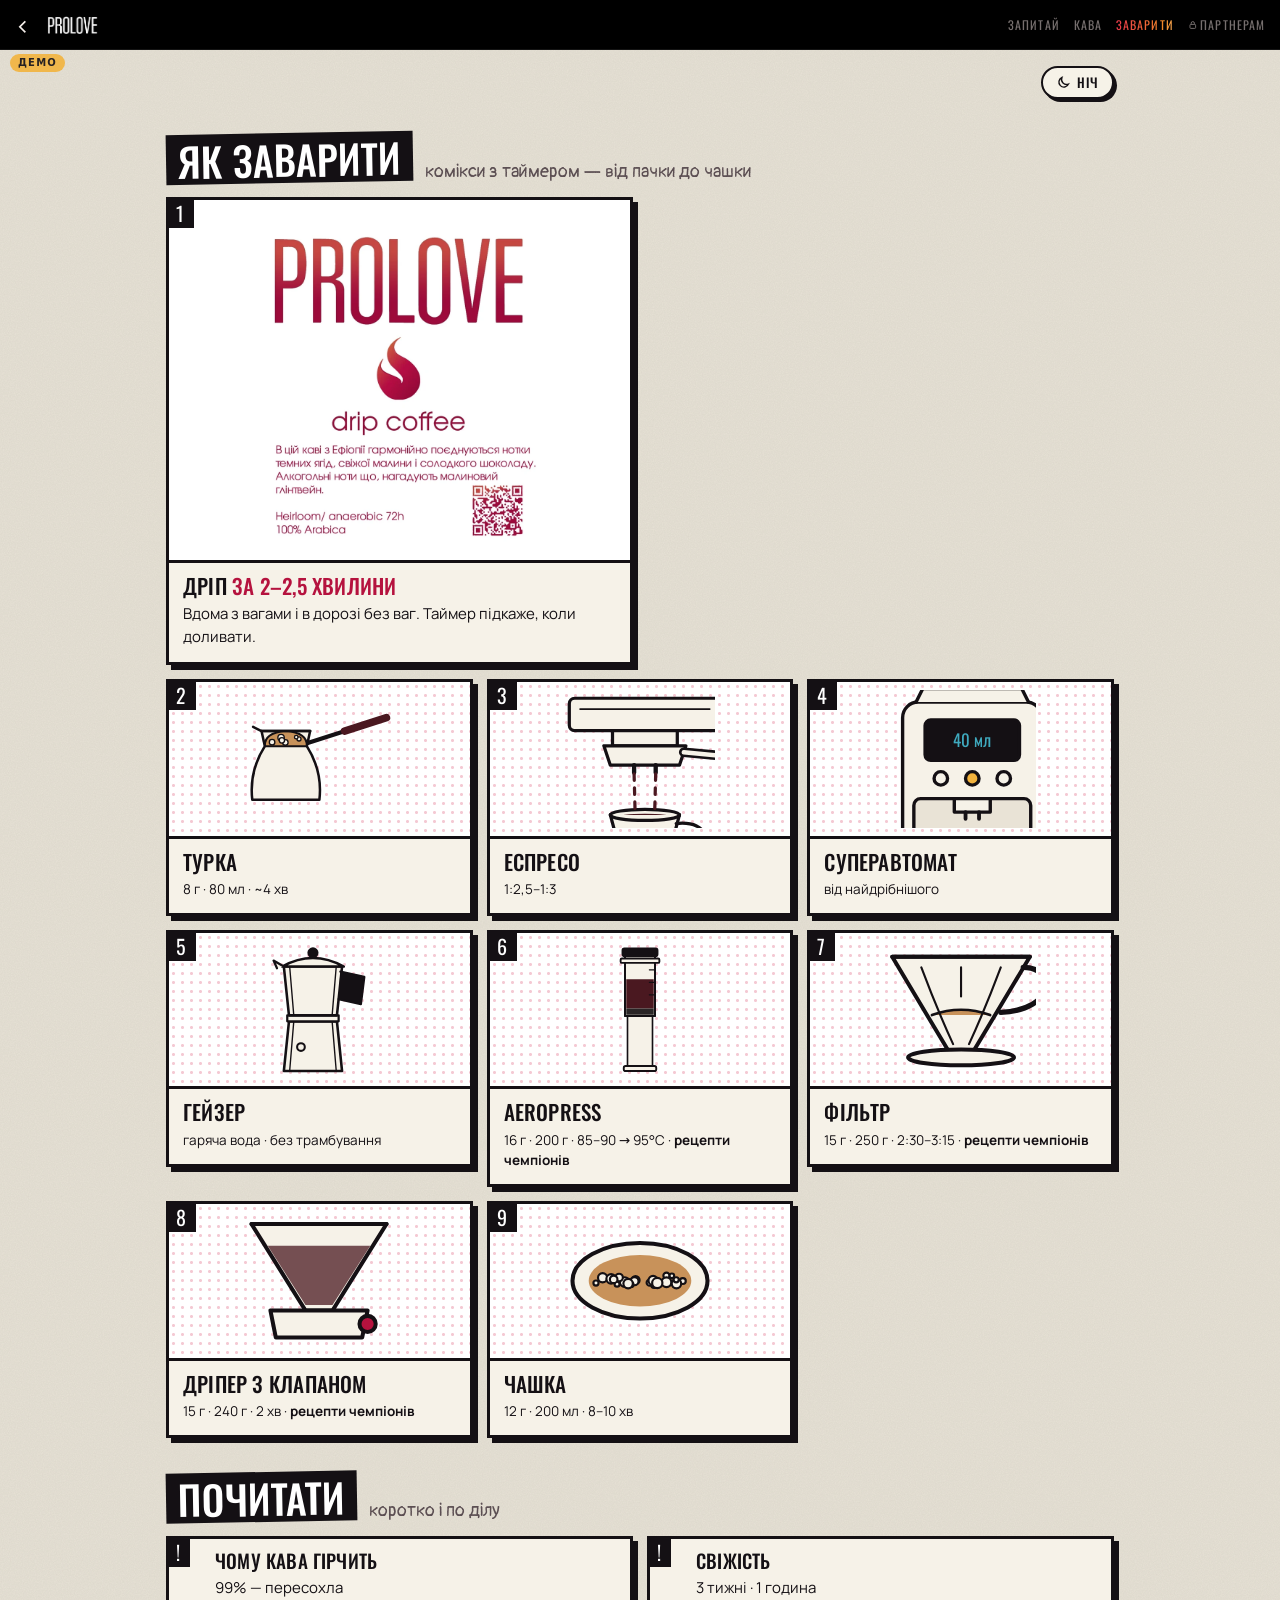
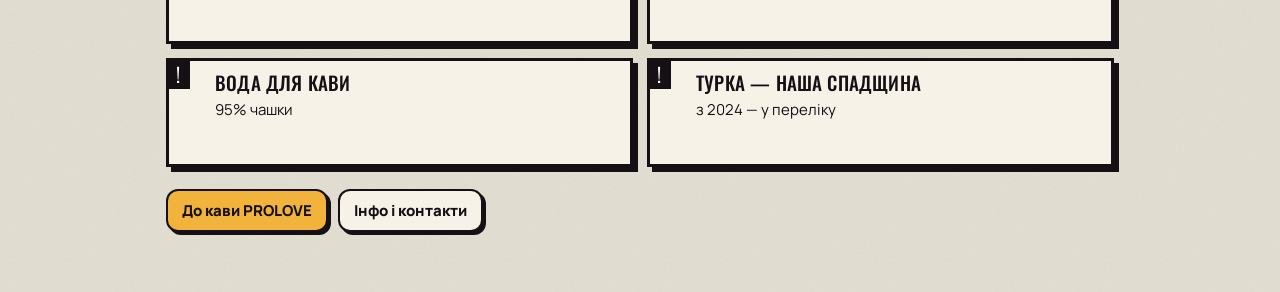
==== brew.html @ 5a9ba203 "Політика: розмови Матриці — коротко; !ростер — сигнал ростеру Co-Authored-By: Claude Opus 5.5 <norep" ====
<!doctype html>
<html lang="uk">
<head>
<meta charset="utf-8">
<meta name="viewport" content="width=device-width, initial-scale=1, viewport-fit=cover">
<meta name="theme-color" content="#E6E1D5">
<title>Як заварити — PROLOVE</title>
<meta name="description" content="Комікс-інструкції PROLOVE: дріп, турка, еспресо, гейзер, AeroPress, фільтр — з таймером і рецептами чемпіонів.">
<meta property="og:image" content="img/drip-xmas.webp">
<link rel="icon" href="img/favicon.png">
<link rel="stylesheet" href="base.css?v=mwikqude">
<link rel="stylesheet" href="nav.css?v=mwikqude">
<script src="track.js?v=mwikqude"></script>
<script src="nav.js?v=mwikqude"></script>

<script src="theme.js?v=mwikqude"></script>
<link rel="stylesheet" href="drip.css?v=mwikqude">
<style>
.hub{display:grid;grid-template-columns:repeat(2,minmax(0,1fr));gap:14px}
.hub a{text-decoration:none;color:var(--ink)}
.hub .pnl .art{display:flex;align-items:center;justify-content:center;overflow:hidden}
/* розмір фото задано явно — не залежить від підтримки aspect-ratio у старих iPhone */
/* етикетка дріпа цілком, без обрізання */
.hub .pnl .art{background:var(--card);aspect-ratio:auto;height:auto;padding:10px 0}
.hub .pnl img{display:block;width:auto;max-width:100%;height:auto;max-height:min(70vw,340px);margin:0 auto;object-fit:contain}
.hub>a,.hub>article{min-width:0;display:block}
.tipf{margin:0 0 28px}.mhint{background:var(--gold)}.mhint .btn{display:inline-block;text-decoration:none;margin-top:4px}.tipf .cap{padding-left:46px}
.hub.mhub{margin-top:14px;grid-template-columns:repeat(3,minmax(0,1fr))}.mhub .art{background:radial-gradient(var(--dot) 1.3px,transparent 1.6px) 0 0/9px 9px,var(--card)!important;padding:8px 0!important}.mhub .art{aspect-ratio:auto!important}.mhub .art svg{display:block;width:62%;max-width:150px;height:auto;aspect-ratio:12/11;margin:0 auto}.mhub .cap p{font-size:13.5px}
@media (max-width:720px){.hub.mhub{grid-template-columns:repeat(2,minmax(0,1fr))}}
.soon .art{min-height:min(56vw,300px);font-family:var(--head);font-size:clamp(30px,6vw,46px);text-transform:uppercase;color:var(--berry);text-align:center;line-height:1}
@media (max-width:720px){.hub{grid-template-columns:minmax(0,1fr)}}
</style>
</head>
<body>
<header class="nav">
  <div class="nav-wm"><a class="nav-back" href="index.html" data-back aria-label="Назад">‹</a><a href="info.html" aria-label="Про PROLOVE"><img src="img/wordmark.png" alt="PROLOVE"></a></div>
  <nav class="nav-tabs" aria-label="Розділи"><a href="index.html?w=ask">Запитай</a><a href="index.html">Кава</a><a href="brew.html" aria-current="page">Заварити</a><a href="partners.html" ><svg viewBox="0 0 24 24" aria-hidden="true"><rect x="5" y="11" width="14" height="10" rx="2"/><path d="M8 11V8a4 4 0 0 1 8 0v3"/></svg>Партнерам</a></nav>
</header>
<main class="comic">
  <div class="part"><h2>Як заварити</h2><p>комікси з таймером — від пачки до чашки</p></div>
  <section class="hub">
    <a href="drip.html"><article class="pnl"><span class="no">1</span><div class="art"><img src="img/drip-xmas-label.webp" alt="Дріп PROLOVE Raspberry Mulled Wine" width="786" height="936"></div>
      <div class="cap"><h3>Дріп <em>за 2–2,5 хвилини</em></h3><p>Вдома з вагами і в дорозі без ваг. Таймер підкаже, коли доливати.</p></div></article></a>
  </section>
  <section class="hub mhub" id="methods" aria-label="Способи заварювання"></section>
  <div class="part"><h2>Почитати</h2><p>коротко і по ділу</p></div>
  <section class="hub ahub" id="articles" aria-label="Статті"></section>
  <div class="next"><a class="btn" href="index.html">До кави PROLOVE</a><a class="btn ghost" href="info.html">Інфо і контакти</a></div>
</main>
<script type="module" src="demo-shim.js?v=mwikqude"></script>
<script type="module" src="brew.js?v=mwikqude"></script>
</body>
</html>
---- base.css ----
@font-face{font-family:'Oswald';font-style:normal;font-weight:400;font-display:swap;src:url(fonts/oswald-cyrillic-400-normal.woff2) format('woff2');unicode-range:U+0301,U+0400-045F,U+0490-0491,U+04B0-04B1,U+2116}
@font-face{font-family:'Oswald';font-style:normal;font-weight:400;font-display:swap;src:url(fonts/oswald-latin-400-normal.woff2) format('woff2');unicode-range:U+0000-00FF,U+0131,U+0152-0153,U+02BB-02BC,U+02C6,U+02DA,U+02DC,U+0304,U+0308,U+0329,U+2000-206F,U+20AC,U+2122,U+2191,U+2193,U+2212,U+2215,U+FEFF,U+FFFD}
@font-face{font-family:'Oswald';font-style:normal;font-weight:500;font-display:swap;src:url(fonts/oswald-cyrillic-500-normal.woff2) format('woff2');unicode-range:U+0301,U+0400-045F,U+0490-0491,U+04B0-04B1,U+2116}
@font-face{font-family:'Oswald';font-style:normal;font-weight:500;font-display:swap;src:url(fonts/oswald-latin-500-normal.woff2) format('woff2');unicode-range:U+0000-00FF,U+0131,U+0152-0153,U+02BB-02BC,U+02C6,U+02DA,U+02DC,U+0304,U+0308,U+0329,U+2000-206F,U+20AC,U+2122,U+2191,U+2193,U+2212,U+2215,U+FEFF,U+FFFD}
@font-face{font-family:'Manrope';font-style:normal;font-weight:400;font-display:swap;src:url(fonts/manrope-cyrillic-400-normal.woff2) format('woff2');unicode-range:U+0301,U+0400-045F,U+0490-0491,U+04B0-04B1,U+2116}
@font-face{font-family:'Manrope';font-style:normal;font-weight:400;font-display:swap;src:url(fonts/manrope-latin-400-normal.woff2) format('woff2');unicode-range:U+0000-00FF,U+0131,U+0152-0153,U+02BB-02BC,U+02C6,U+02DA,U+02DC,U+0304,U+0308,U+0329,U+2000-206F,U+20AC,U+2122,U+2191,U+2193,U+2212,U+2215,U+FEFF,U+FFFD}
@font-face{font-family:'Manrope';font-style:normal;font-weight:600;font-display:swap;src:url(fonts/manrope-cyrillic-600-normal.woff2) format('woff2');unicode-range:U+0301,U+0400-045F,U+0490-0491,U+04B0-04B1,U+2116}
@font-face{font-family:'Manrope';font-style:normal;font-weight:600;font-display:swap;src:url(fonts/manrope-latin-600-normal.woff2) format('woff2');unicode-range:U+0000-00FF,U+0131,U+0152-0153,U+02BB-02BC,U+02C6,U+02DA,U+02DC,U+0304,U+0308,U+0329,U+2000-206F,U+20AC,U+2122,U+2191,U+2193,U+2212,U+2215,U+FEFF,U+FFFD}
@font-face{font-family:'Manrope';font-style:normal;font-weight:700;font-display:swap;src:url(fonts/manrope-cyrillic-700-normal.woff2) format('woff2');unicode-range:U+0301,U+0400-045F,U+0490-0491,U+04B0-04B1,U+2116}
@font-face{font-family:'Manrope';font-style:normal;font-weight:700;font-display:swap;src:url(fonts/manrope-latin-700-normal.woff2) format('woff2');unicode-range:U+0000-00FF,U+0131,U+0152-0153,U+02BB-02BC,U+02C6,U+02DA,U+02DC,U+0304,U+0308,U+0329,U+2000-206F,U+20AC,U+2122,U+2191,U+2193,U+2212,U+2215,U+FEFF,U+FFFD}
@font-face{font-family:'Manrope';font-style:normal;font-weight:800;font-display:swap;src:url(fonts/manrope-cyrillic-800-normal.woff2) format('woff2');unicode-range:U+0301,U+0400-045F,U+0490-0491,U+04B0-04B1,U+2116}
@font-face{font-family:'Manrope';font-style:normal;font-weight:800;font-display:swap;src:url(fonts/manrope-latin-800-normal.woff2) format('woff2');unicode-range:U+0000-00FF,U+0131,U+0152-0153,U+02BB-02BC,U+02C6,U+02DA,U+02DC,U+0304,U+0308,U+0329,U+2000-206F,U+20AC,U+2122,U+2191,U+2193,U+2212,U+2215,U+FEFF,U+FFFD}

:root{
  --bg:#000;--bg2:#0B0A0B;--surface:#151213;--surface2:#211C1F;--line:#2E272B;
  --ink:#F6F0EB;--muted:#ADA19C;--teal:#5EC4CC;--teal-ink:#06191B;
  --flame:linear-gradient(100deg,#5EC4CC 0%,#E0393E 55%,#F07A3A 100%);
  --display:'Oswald','Arial Narrow',Impact,sans-serif;
  --body:'Manrope',system-ui,-apple-system,'Segoe UI',Roboto,sans-serif;
  color-scheme:dark;
}
*{box-sizing:border-box}
html,body{margin:0;background:var(--bg);color:var(--ink);font-family:var(--body);-webkit-font-smoothing:antialiased}
button,input,select,textarea{font:inherit;color:inherit}
button{cursor:pointer}
:focus-visible{outline:2px solid var(--teal);outline-offset:2px}
.toast{position:fixed;left:50%;bottom:calc(96px + env(safe-area-inset-bottom,0px));transform:translateX(-50%);z-index:50;background:var(--ink);color:#120D0F;padding:10px 16px;border-radius:12px;font-size:14px;font-weight:600;opacity:0;transition:opacity .2s;pointer-events:none;max-width:calc(100% - 32px);text-align:center}
.toast.on{opacity:1}
@media (prefers-reduced-motion:reduce){*{animation:none!important;transition:none!important;scroll-behavior:auto!important}}

/* свайп тачпадом не повинен вмикати «назад/вперед» браузера — ним гортаємо світи */
html,body{overscroll-behavior-x:none}

/* iPhone: не «роздувати» текст і не збільшувати сторінку при тапі в поле вводу (Safari робить це для шрифтів < 16 px) */
html{-webkit-text-size-adjust:100%;text-size-adjust:100%}
@media (hover:none) and (pointer:coarse){input,textarea,select{font-size:max(16px,1em)!important}}

/* hidden завжди ховає, навіть якщо стиль елемента задає display */
[hidden]{display:none!important}
---- nav.css ----
/* Одне меню PROLOVE на всіх світах і сторінках + переходи між сторінками як в Instagram (нова сторінка виїжджає справа, «назад» — навпаки). */
:root{--navh:calc(env(safe-area-inset-top,0px) + 50px)}
.nav{position:fixed;left:0;right:0;top:0;z-index:100;height:var(--navh);box-sizing:border-box;
  padding:env(safe-area-inset-top,0px) max(8px,env(safe-area-inset-right,0px)) 0 max(14px,env(safe-area-inset-left,0px));
  display:flex;align-items:center;justify-content:space-between;gap:6px;
  background:#000;
  border-bottom:1px solid rgba(255,255,255,.08);font-family:var(--body,'Manrope',system-ui,sans-serif);view-transition-name:pl-nav}
.nav-wm{display:flex;align-items:center;gap:6px;min-width:0;color:#F6F0EB;text-decoration:none}
.nav-wm img{height:18px;width:auto;display:block}
.nav-back{display:flex;align-items:center;justify-content:center;width:34px;height:34px;margin-left:-8px;border-radius:50%;color:#F6F0EB;text-decoration:none;font-size:26px;line-height:1}
.nav-tabs{display:flex;gap:0;flex:0 0 auto}
/* вигляд «вугілля» заданий одразу в CSS, а не скриптом — щоб при заході не блимав старий дизайн */
.nav-tabs a,.nav-tabs button{border:0;background:none;color:#77706F;font:400 clamp(10.5px,3vw,12px)/1 'Oswald','Arial Narrow',sans-serif;letter-spacing:.09em;text-transform:uppercase;
  padding:0 clamp(4px,1.6vw,7px);min-height:44px;gap:3px;text-decoration:none;display:flex;align-items:center;cursor:pointer;white-space:nowrap;-webkit-tap-highlight-color:transparent}
.nav-tabs:not(.coal) [aria-current="true"],.nav-tabs:not(.coal) [aria-current="page"]{color:#F28C28}
.nav-tabs svg{width:.8em;height:.8em;stroke:currentColor;fill:none;stroke-width:2.4}

@view-transition{navigation:auto}
::view-transition-old(root){animation:pl-out .26s cubic-bezier(.4,0,.2,1) both}
::view-transition-new(root){animation:pl-in .3s cubic-bezier(.2,.8,.2,1) both}
html:active-view-transition-type(back)::view-transition-old(root){animation-name:pl-out-back}
html:active-view-transition-type(back)::view-transition-new(root){animation-name:pl-in-back}
@keyframes pl-out{to{transform:translateX(-22%);opacity:.5}}
@keyframes pl-in{from{transform:translateX(100%)}}
@keyframes pl-out-back{to{transform:translateX(100%)}}
@keyframes pl-in-back{from{transform:translateX(-22%);opacity:.5}}
@media (prefers-reduced-motion:reduce){::view-transition-old(root),::view-transition-new(root){animation:none}}

/* Чітка рамка: сторінка рівно на ширину екрана, вбік не тягнеться — лише гортання вгору-вниз */
html,body{max-width:100%;overflow-x:hidden;overscroll-behavior-x:none}
body:not(.pl-app){touch-action:pan-y pinch-zoom}

/* ---------- Меню «вугілля і вогонь»: усі розділи видно, вибраний горить ---------- */
.nav-tabs.coal{display:flex;gap:0;touch-action:none;-webkit-user-select:none;user-select:none;-webkit-touch-callout:none}
.nav-tabs.coal>*{background:none!important;padding:0 clamp(4px,1.6vw,7px);min-height:44px}
.coal .nw{display:inline-flex;align-items:center;gap:3px;font:400 clamp(10.5px,3vw,12px)/1 'Oswald','Arial Narrow',sans-serif;letter-spacing:.09em;text-transform:uppercase;color:#77706F;transition:color .25s}
.coal .nw svg{width:.8em;height:.8em;stroke:#77706F;fill:none;stroke-width:2.4;transition:stroke .25s}
@keyframes pl-burn{0%{background-position:0% 50%}100%{background-position:100% 50%}}
@keyframes pl-heat{0%,100%{filter:drop-shadow(0 0 3px rgba(232,57,74,.35))}50%{filter:drop-shadow(0 0 6px rgba(242,140,40,.45))}}
@keyframes pl-ign{0%{transform:scale(1)}45%{transform:scale(1.14)}100%{transform:scale(1)}}
.coal [aria-current="true"] .nw,.coal [aria-current="page"] .nw,.coal .scrub .nw{
  background:linear-gradient(90deg,#E8394A 0%,#F2603A 28%,#F28C28 52%,#FFD39A 78%,#FFF1DC 100%);background-size:160% 100%;
  -webkit-background-clip:text;background-clip:text;color:transparent;animation:pl-burn 2.2s ease-in-out infinite alternate,pl-heat 1.6s ease-in-out infinite}
.coal [aria-current="true"] .nw svg,.coal [aria-current="page"] .nw svg,.coal .scrub .nw svg{stroke:#F28C28}
/* ведеш пальцем — горить лише слово під пальцем */
.coal.scrubbing>:not(.scrub) .nw{background:none;color:#77706F;animation:none;filter:none}
.coal.scrubbing>:not(.scrub) .nw svg{stroke:#77706F}
.coal .ign .nw{animation:pl-burn 2.2s ease-in-out infinite alternate,pl-heat 1.6s ease-in-out infinite,pl-ign .2s ease-out}
.coal .ping::after{top:8px;right:2px}
@media (prefers-reduced-motion:reduce){.coal .nw{animation:none!important}}

/* свайп на окремих сторінках: сторінка ледь тягнеться за пальцем */
body:not(.pl-app)>:not(.nav):not(script){transition:transform .22s cubic-bezier(.2,.8,.2,1)}
body.pl-drag:not(.pl-app)>:not(.nav):not(script){transform:translate3d(var(--pdx,0),0,0);transition:none}
---- drip.css ----
/* DRIP-комікс: газетний папір, чорна туш, малиновий акцент Різдвяного дріпа, вода — бірюза бренду.
   Світла тема — як друкований комікс; темна (перемикач ☾ унизу праворуч або тема системи) — «нічний комікс»: світла туш на графіті. */
@font-face{font-family:'Pangolin';font-style:normal;font-weight:400;font-display:swap;src:url(fonts/pangolin-cyrillic-400-normal.woff2) format('woff2');unicode-range:U+0301,U+0400-045F,U+0490-0491,U+04B0-04B1,U+2116}
@font-face{font-family:'Pangolin';font-style:normal;font-weight:400;font-display:swap;src:url(fonts/pangolin-latin-400-normal.woff2) format('woff2');unicode-range:U+0000-00FF,U+0131,U+0152-0153,U+02BB-02BC,U+02C6,U+02DA,U+02DC,U+0304,U+0308,U+0329,U+2000-206F,U+20AC,U+2122,U+2191,U+2193,U+2212,U+2215,U+FEFF,U+FFFD}
:root{
  --paper:#E6E1D5; --sheet:#F6F2E8; --ink:#141014; --berry:#B5123E; --berry-dk:#7E0B2E; --dot:#F4C9D3;
  --water:#3FA9BE; --gold:#F2B33D; --muted:#5B4E52;
  --head:'Oswald','Arial Narrow',Impact,sans-serif; --hand:'Pangolin','Comic Sans MS','Marker Felt',cursive; --body:'Manrope',system-ui,sans-serif;
  --card:#fff; --on-ink:#fff; --shadow:var(--ink);
  color-scheme:light;
}
:root[data-theme=dark]{
  --paper:#0B0909; --sheet:#161112; --ink:#F3E9DC; --berry:#FF3D5E; --berry-dk:#C21E45; --dot:#2A1A17;
  --water:#5EC4CC; --gold:#F2B33D; --muted:#A99DA1; --card:#120E0F; --on-ink:#0B0909; --shadow:#F2603A;
  --flame:linear-gradient(100deg,#E8394A 0%,#F2603A 40%,#F28C28 75%,#FFD39A 100%);
  color-scheme:dark;
}
html,body{background:var(--paper)!important;color:var(--ink)}
/* зерно газетного паперу */
body{background-image:url("data:image/svg+xml,%3Csvg xmlns='http://www.w3.org/2000/svg' width='220' height='220'%3E%3Cfilter id='n'%3E%3CfeTurbulence type='fractalNoise' baseFrequency='.85' numOctaves='3' stitchTiles='stitch'/%3E%3CfeColorMatrix values='0 0 0 0 .2 0 0 0 0 .18 0 0 0 0 .15 0 0 0 .09 0'/%3E%3C/filter%3E%3Crect width='100%25' height='100%25' filter='url(%23n)'/%3E%3C/svg%3E")!important}
body{margin:0;font-family:var(--body)}
.comic{max-width:980px;margin:0 auto;padding:calc(var(--navh,0px) + 16px) max(16px,env(safe-area-inset-right,0px)) 60px max(16px,env(safe-area-inset-left,0px))}
.topbar{display:flex;justify-content:space-between;align-items:center;gap:12px;margin-bottom:14px}
.topbar img{height:22px;filter:invert(1)}
.topbar a{color:var(--ink);font-weight:800;font-size:14px;text-decoration:none;border:2.5px solid var(--ink);border-radius:999px;padding:5px 12px;box-shadow:3px 3px 0 var(--shadow);background:var(--sheet)}

/* обкладинка */
.cover{display:grid;grid-template-columns:minmax(0,1.15fr) minmax(0,1fr);gap:14px;margin-bottom:22px}
.cover .title{border:3px solid var(--ink);background:var(--berry);color:#fff;padding:20px 18px 18px;position:relative;overflow:hidden;box-shadow:6px 6px 0 var(--shadow)}
.cover .title::before{content:"";position:absolute;inset:0;background:radial-gradient(rgba(255,255,255,.18) 1.2px,transparent 1.5px) 0 0/10px 10px}
.cover h1{position:relative;font-family:var(--head);font-weight:500;text-transform:uppercase;font-size:clamp(44px,10vw,86px);line-height:.9;margin:0 0 10px;letter-spacing:.01em;text-shadow:4px 4px 0 var(--ink);text-wrap:balance}
.cover p{position:relative;font-family:var(--hand);font-size:clamp(17px,2.4vw,21px);line-height:1.35;margin:0;max-width:30ch}
.cover .stamp{position:relative;display:inline-block;margin-top:16px;font-family:var(--head);font-size:15px;letter-spacing:.08em;border:2.5px solid #fff;border-radius:8px;padding:3px 8px;transform:rotate(-6deg)}
.cover figure{margin:0;border:3px solid var(--ink);background:var(--sheet);box-shadow:6px 6px 0 var(--shadow);display:flex;flex-direction:column}
.cover figure img{display:block;width:100%;max-width:100%;height:auto;max-height:75vh;object-fit:contain}
.cover figcaption{border-top:3px solid var(--ink);padding:8px 12px;font-family:var(--hand);font-size:16px}
.cover figcaption b{font-family:var(--head);font-weight:500;text-transform:uppercase;letter-spacing:.03em;color:var(--berry)}

/* таймер */
.timer{border:3px solid var(--ink);background:var(--sheet);box-shadow:6px 6px 0 var(--shadow);padding:14px 16px;margin-bottom:28px;display:grid;grid-template-columns:auto minmax(0,1fr) auto;gap:8px 16px;align-items:center}
.timer .clock{font-family:var(--head);font-size:clamp(48px,9vw,64px);line-height:1;font-variant-numeric:tabular-nums;min-width:3.3ch}
.timer .now{min-height:5.2em;font-family:var(--hand);font-size:clamp(18px,2.6vw,22px);line-height:1.25}
.timer .now small{display:block;font-family:var(--body);font-size:13.5px;color:var(--muted);margin-top:3px}
.timer .btns{display:flex;flex-direction:column;gap:8px}
.timer .mode{grid-column:1/-1;display:flex;gap:6px;flex-wrap:wrap;align-items:center;font-size:13.5px;color:var(--muted)}
.btn{font:800 15px var(--body);border:2.5px solid var(--ink);border-radius:12px;padding:9px 14px;background:var(--gold);color:var(--ink);box-shadow:3px 3px 0 var(--shadow);cursor:pointer}
.btn:active{transform:translate(2px,2px);box-shadow:1px 1px 0 var(--shadow)}
.btn.ghost{background:var(--sheet)}
.btn:focus-visible,.chip:focus-visible,.topbar a:focus-visible{outline:3px solid var(--water);outline-offset:2px}
.chip{font:700 13.5px var(--body);border:2px solid var(--ink);border-radius:999px;padding:4px 11px;background:var(--sheet);cursor:pointer}
.chip[aria-pressed="true"]{background:var(--ink);color:var(--on-ink)}
.bar{grid-column:1/-1;height:10px;border:2px solid var(--ink);border-radius:6px;overflow:hidden;background:var(--sheet)}
.bar i{display:block;height:100%;width:0;background:repeating-linear-gradient(45deg,var(--berry) 0 6px,var(--berry-dk) 6px 12px);transition:width .3s}

/* розділи */
.part{display:flex;align-items:baseline;gap:12px;margin:34px 0 14px;flex-wrap:wrap}
.part h2{font-family:var(--head);font-weight:500;text-transform:uppercase;font-size:clamp(28px,5vw,40px);line-height:1;margin:0;background:var(--ink);color:var(--on-ink);padding:6px 12px 4px;transform:rotate(-1deg)}
.part p{font-family:var(--hand);font-size:18px;margin:0;color:var(--muted)}

/* кадри */
.page{display:grid;grid-template-columns:repeat(2,minmax(0,1fr));gap:14px}
.pnl{position:relative;border:3px solid var(--ink);background:var(--sheet);box-shadow:5px 5px 0 var(--shadow);display:flex;flex-direction:column;min-width:0}
.pnl.wide{grid-column:1/-1}
.pnl .art{position:relative;border-bottom:3px solid var(--ink);background:radial-gradient(var(--dot) 1.3px,transparent 1.6px) 0 0/9px 9px,var(--card);aspect-ratio:4/3}
.pnl.wide .art{aspect-ratio:auto}
.pnl .art svg{display:block;width:100%;height:100%}
.pnl .no{position:absolute;left:-3px;top:-3px;z-index:2;font-family:var(--head);font-size:20px;line-height:1;background:var(--ink);color:var(--on-ink);padding:6px 10px 5px}
.pnl .cap{padding:11px 14px 14px}
.pnl h3{font-family:var(--head);font-weight:500;text-transform:uppercase;font-size:21px;line-height:1.1;margin:0 0 6px;letter-spacing:.01em}
.pnl h3 em{font-style:normal;color:var(--berry)}
.pnl p{margin:0;font-size:15px;line-height:1.5;max-width:60ch}
.pnl p+p{margin-top:6px}
.say{position:absolute;right:10px;top:10px;z-index:2;max-width:56%;font-family:var(--hand);font-size:15.5px;line-height:1.25;background:var(--sheet);border:2.5px solid var(--ink);border-radius:16px;padding:7px 10px}
.say::after{content:"";position:absolute;left:18px;bottom:-12px;width:16px;height:12px;background:var(--sheet);border-left:2.5px solid var(--ink);border-bottom:2.5px solid var(--ink);transform:skewX(-35deg);border-bottom-left-radius:3px}
.say.left{right:auto;left:42px}

/* підсумки, заборони */
.donts{display:grid;grid-template-columns:repeat(auto-fit,minmax(200px,1fr));gap:12px}
.dont{border:3px solid var(--ink);background:var(--sheet);box-shadow:4px 4px 0 var(--shadow);padding:10px 12px 12px;display:grid;grid-template-columns:56px minmax(0,1fr);gap:10px;align-items:center}
.dont svg{width:56px;height:56px}
.dont p{margin:0;font-size:14.5px;line-height:1.4}
.dont b{display:block;font-family:var(--head);font-weight:500;text-transform:uppercase;font-size:16px;letter-spacing:.02em}
.rules{display:grid;grid-template-columns:repeat(3,minmax(0,1fr));gap:12px}
.rule{border:3px solid var(--ink);background:var(--gold);box-shadow:5px 5px 0 var(--shadow);padding:14px;text-align:center}
.rule .big{font-family:var(--head);font-size:clamp(28px,5vw,40px);line-height:1;display:block}
.rule span{font-family:var(--hand);font-size:17px}
.finale{margin-top:16px;border:3px solid var(--ink);background:var(--berry);color:#fff;box-shadow:6px 6px 0 var(--shadow);padding:16px 18px;font-family:var(--hand);font-size:clamp(19px,2.6vw,23px);line-height:1.35}
.next{display:flex;gap:10px;flex-wrap:wrap;margin-top:22px}
.next a{text-decoration:none}
.foot{margin-top:26px;font-size:13px;color:var(--muted)}

/* звукові ефекти в SVG */
.sfx{font-family:var(--head);font-weight:500;paint-order:stroke;stroke:var(--ink);stroke-width:5px;stroke-linejoin:round;fill:var(--gold);letter-spacing:.02em}
.sfx.b{fill:var(--berry)}
.lbl{font-family:var(--hand);fill:var(--ink)}
.dsp{font-family:var(--head);fill:var(--water)}

@media (max-width:720px){
  .cover{grid-template-columns:minmax(0,1fr)}
  .page{grid-template-columns:minmax(0,1fr)}
  .rules{grid-template-columns:minmax(0,1fr)}
  .timer{grid-template-columns:minmax(0,1fr) auto}
  .timer .now{grid-column:1/-1;grid-row:2}
  .say{font-size:14.5px;max-width:62%}
}
@media (prefers-reduced-motion:no-preference){
  .flow{stroke-dasharray:6 7;animation:flow 1s linear infinite}
  .steam{animation:steam 2.4s ease-in-out infinite}
  @keyframes flow{to{stroke-dashoffset:-26}}
  @keyframes steam{50%{transform:translateY(-4px);opacity:.6}}
}
@media print{
  @page{size:A4;margin:10mm}
  .nav{display:none!important}.comic{padding-top:0!important}
  :root{--paper:#fff;--sheet:#fff}
  body{background-image:none!important}
  .ft{display:none!important}
  .timer,.topbar a:last-child,.next,.foot{display:none!important}
  .comic{padding:0;max-width:none}
  .pnl,.dont,.rule,.cover,.finale{break-inside:avoid}
  .part{break-after:avoid;margin:18px 0 10px}
  .part.fast{break-before:page}
  .page{grid-template-columns:repeat(2,minmax(0,1fr))!important;gap:10px}
  .cover{grid-template-columns:minmax(0,1.15fr) minmax(0,1fr)!important}
  .cover figure{max-height:330px;overflow:hidden}
  .rules{grid-template-columns:repeat(3,minmax(0,1fr))!important}
  .donts{grid-template-columns:repeat(3,minmax(0,1fr))}.dont{grid-template-columns:44px minmax(0,1fr)}.dont svg{width:44px;height:44px}.dont p{font-size:12.5px}
  .pnl .cap{padding:8px 10px 10px}.pnl p{font-size:12.5px}.pnl h3{font-size:17px}
  .say{font-size:13px}
  .cover .title,.finale,.rule,.part h2,.pnl .no,.pnl .art{-webkit-print-color-adjust:exact;print-color-adjust:exact}
}

/* Калькулятор порції */
.calc{border:3px solid var(--ink);background:var(--sheet);box-shadow:6px 6px 0 var(--shadow);padding:14px 16px 12px;margin:0 0 28px;background-image:radial-gradient(var(--dot) 1.1px,transparent 1.3px);background-size:10px 10px;background-color:var(--card)}
.calc-head h3{font-family:var(--head);font-weight:500;text-transform:uppercase;font-size:22px;margin:0;line-height:1.1}
.calc-head p{font-family:var(--hand);font-size:16px;margin:2px 0 10px;color:var(--muted)}
.calc-row{display:grid;grid-template-columns:minmax(0,1fr) auto minmax(0,1fr) auto minmax(0,1fr);gap:6px;align-items:end}
.calc-row b{font-family:var(--head);font-size:22px;padding-bottom:10px;color:var(--berry)}
.calc label{display:flex;flex-direction:column;position:relative;min-width:0}
.calc label span{font:800 12.5px var(--body);text-transform:uppercase;letter-spacing:.05em;margin-bottom:3px}
.calc input{width:100%;box-sizing:border-box;font:500 clamp(24px,6vw,32px) var(--head);font-variant-numeric:tabular-nums;border:2.5px solid var(--ink);border-radius:10px;padding:6px 30px 4px 9px;background:var(--sheet);color:var(--ink);box-shadow:3px 3px 0 var(--shadow)}
.calc input:focus{outline:3px solid var(--water);outline-offset:1px}
.calc label i{position:absolute;right:8px;bottom:10px;font:700 13px var(--body);font-style:normal;color:var(--muted);pointer-events:none}
.calc .cup input{background:var(--gold)}
.calc-say{min-height:0;margin:8px 0 0;font-family:var(--hand);font-size:15px;color:var(--berry)}
.calc-say:empty{display:none}
@media (max-width:420px){.calc-row{grid-template-columns:minmax(0,1fr) minmax(0,1fr) minmax(0,1fr)}.calc-row b{display:none}}
@media print{.calc{display:none}}

/* Лінійна карта таймера */
.tl{grid-column:1/-1;position:relative;height:50px;margin:4px 6px 2px}
.tl-line{position:absolute;left:0;right:0;top:8px;height:8px;border:2px solid var(--ink);border-radius:6px;background:var(--sheet);overflow:hidden}
.tl-line i{display:block;height:100%;background:repeating-linear-gradient(45deg,var(--berry) 0 6px,var(--berry-dk) 6px 12px);transition:width .25s linear}
.tl-mk{position:absolute;top:2px;transform:translateX(-50%);display:flex;flex-direction:column;align-items:center;font:700 11.5px/1.15 var(--body);color:var(--muted);white-space:nowrap;padding-top:20px}
.tl-mk::before{content:"";position:absolute;top:2px;left:50%;width:4px;height:16px;margin-left:-2px;background:var(--ink);border-radius:2px}
.tl-mk b{font:500 12.5px var(--head);color:var(--ink);letter-spacing:.02em}
.tl-mk.l{transform:none;align-items:flex-start}.tl-mk.l::before{left:2px}
.tl-mk.r{transform:translateX(-100%);align-items:flex-end}.tl-mk.r::before{left:auto;right:0}
.tl-mk.minor{padding-top:0}.tl-mk.minor::before{top:9px;height:6px;width:6px;margin-left:-3px;border-radius:50%;background:var(--gold);border:1.5px solid var(--ink)}
.tl-mk.done b,.tl-mk.done{color:var(--berry)}
/* тісні мітки: другий ряд підписів над смугою */
.tl-mk.bare{padding-top:0}
.tl.two{height:92px}
.tl.two .tl-line{top:44px}.tl.two .tl-now{top:40px}.tl.two .tl-mk{top:38px}
.tl.two .tl-mk.low{top:0;padding-top:0}
.tl.two .tl-mk.low::before{top:36px;height:16px}
.tl-now{position:absolute;top:4px;width:14px;height:14px;margin-left:-7px;border-radius:50%;background:var(--gold);border:2.5px solid var(--ink);box-shadow:2px 2px 0 var(--shadow);transition:left .25s linear}
.timer .now.nag{color:var(--berry)}
.timer .now.nag::before{content:"!";display:inline-block;background:var(--berry);color:#fff;font-family:var(--head);border:2px solid var(--ink);padding:0 7px;margin-right:6px;transform:rotate(-6deg)}
@media print{.tl{display:none}}

/* Секундомір фільтра */
.ft .ft-head{grid-column:1/-1}
.ft .ft-head h3{font-family:var(--head);font-weight:500;text-transform:uppercase;font-size:22px;margin:0;line-height:1.1}
.ft .ft-head p{font-family:var(--hand);font-size:16px;margin:2px 0 0;color:var(--muted)}
.ft-pick{grid-column:1/-1;display:grid;gap:7px;margin-top:4px}
.ft-pick p{margin:0;font:800 14px var(--body)}
.ft-row{display:flex;flex-wrap:wrap;gap:7px}
.ft-row .chip{font-size:15px;padding:7px 12px;min-width:62px;box-shadow:2px 2px 0 var(--shadow)}
.ft-row .chip:disabled{opacity:.3;box-shadow:none;cursor:default}
.ft-row .chip:not(:disabled):active{transform:translate(2px,2px);box-shadow:none}
.ft-log{grid-column:1/-1;border-top:2.5px dashed var(--ink);padding-top:10px}
.ft-log b{font-family:var(--head);font-weight:500;text-transform:uppercase;font-size:17px}
.ft-log p{margin:4px 0 8px;font-family:var(--hand);font-size:16.5px;line-height:1.35}
.timer .now.go{color:var(--water)}
.timer .now.go::before{content:"▶";margin-right:6px;color:var(--ink)}
@media (max-width:520px){.timer{grid-template-columns:auto minmax(0,1fr)}.timer .btns{grid-column:1/-1;flex-direction:row}.timer .btns .btn{flex:1}}
.ft-pick p span{font-weight:600;color:var(--muted);margin-left:6px}
.tl-mk.rec::before{background:var(--sheet);border:2px dashed var(--ink);width:2px;margin-left:-3px}
.tl-mk.rec b,.tl-mk.rec{color:var(--water)}

/* Картка рецепту під скріншот: без бренду, але в нашому стилі */
.rcwrap{margin:0 0 28px;display:grid;gap:14px}
.rcwrap[hidden]{display:none}
.rc-edit{border:3px solid var(--ink);background:var(--sheet);box-shadow:5px 5px 0 var(--shadow);padding:14px 16px}
.rc-edit h3{font-family:var(--head);font-weight:500;text-transform:uppercase;font-size:22px;margin:0}
.rc-edit p{font-family:var(--hand);font-size:15.5px;margin:2px 0 10px;color:var(--muted)}
.rc-in{display:grid;grid-template-columns:minmax(0,.8fr) minmax(0,1.3fr) 38px;gap:6px;margin-bottom:6px}
.rc-in input{min-width:0;box-sizing:border-box;font:700 15px var(--body);border:2px solid var(--ink);border-radius:9px;padding:8px 9px;background:var(--card);color:var(--ink)}
.rc-in input.v{font:400 17px var(--hand)}
.rc-in .x{border:2px solid var(--ink);border-radius:9px;background:var(--sheet);font:800 20px var(--body);cursor:pointer;color:var(--berry)}
.rc-addrow{display:flex;flex-wrap:wrap;gap:6px;margin-top:8px}
.rc{border:4px solid var(--ink);background:var(--sheet);box-shadow:8px 8px 0 var(--shadow);padding:20px 20px 18px;min-height:min(125vw,650px);display:flex;flex-direction:column;gap:10px;max-width:520px;width:100%;box-sizing:border-box;justify-self:center}
.rc-top{display:flex;justify-content:space-between;align-items:baseline;gap:10px}
.rc-top b{font:500 clamp(34px,9vw,46px)/1 var(--head);text-transform:uppercase}
.rc-top span{font:400 15px var(--hand);color:var(--muted)}
.rc-big{font:500 clamp(40px,11vw,56px)/1 var(--head)}
.rc-big i{font-style:normal;color:var(--berry)}
.rc-sub{font:700 14px var(--body);color:var(--muted);margin-top:-4px}
.rc-f{display:grid;grid-template-columns:auto minmax(0,1fr);gap:4px 14px;margin:2px 0;align-items:baseline}
.rc-f dt{font:800 11.5px var(--body);text-transform:uppercase;letter-spacing:.05em;color:var(--muted)}
.rc-f dd{margin:0;font:400 19px/1.2 var(--hand);word-break:break-word}
.rc-pours{display:grid;grid-template-columns:auto auto minmax(0,1fr);gap:2px 14px;border-top:3px solid var(--ink);padding-top:8px;align-items:baseline}
.rc-pours span{font:500 18px var(--head);color:var(--muted)}
.rc-pours b{font:500 19px var(--head)}
.rc-pours em{font:400 15px var(--hand);font-style:normal;color:var(--berry);text-align:right}
.rc .tl{margin:2px 4px 0}
.rc-end{margin-top:auto;display:flex;justify-content:space-between;align-items:baseline}
.rc-end b{font:500 clamp(26px,7vw,34px)/1 var(--head);text-transform:uppercase}
.rc-end span{font:400 16px var(--hand);color:var(--muted)}
#rcSave{justify-self:center}
@media print{.rcwrap{display:none!important}}

.ft-grid{display:grid;grid-template-columns:repeat(5,minmax(0,1fr));gap:6px}
.ft-grid .chip{min-width:0;padding:9px 0;font:500 18px var(--head);text-align:center;box-shadow:2px 2px 0 var(--shadow)}
.ft-grid .chip:disabled{opacity:.25;box-shadow:none;cursor:default}
.ft-grid .chip:not(:disabled):active{transform:translate(2px,2px);box-shadow:none}
.ft-pick p span{display:block;margin:2px 0 0}

/* Safari: картинки й колонки не ширші за екран (інакше iPhone зменшує всю сторінку) */
.comic{overflow-x:clip}
.comic img,.comic svg{max-width:100%}
.cover>*,.page>*,.rules>*,.donts>*,.hub>*,.timer>*,.calc-row>*{min-width:0}
[hidden]{display:none!important}

/* ---------- сторінка способу ---------- */
.mcover .title h1{font-size:clamp(40px,9vw,78px)}
.mdev{align-items:center;justify-content:center;padding:12px 0 0}
.mdev svg{display:block;width:min(64%,260px);height:auto;aspect-ratio:12/11;margin:0 auto}
.mdev figcaption{display:flex;flex-wrap:wrap;gap:6px;justify-content:center;width:100%;box-sizing:border-box}
.mdev figcaption span{font:700 13px var(--body);border:2px solid var(--ink);border-radius:999px;padding:3px 10px;background:var(--card)}
.fx-open{display:flex;flex-direction:column;align-items:center;gap:2px;width:100%;font-size:19px;padding:14px;margin:0 0 6px;background:var(--berry);color:#fff}
.fx-open small{font:600 13px var(--body);opacity:.9}
.tipf .cap{padding-left:46px}
.cnote{font-family:var(--hand);font-size:17px;line-height:1.35;margin:-4px 0 14px;max-width:62ch}
.champs{display:grid;grid-template-columns:repeat(2,minmax(0,1fr));gap:14px}
.champ{border:3px solid var(--ink);background:var(--sheet);box-shadow:5px 5px 0 var(--shadow);display:grid;grid-template-columns:96px minmax(0,1fr);gap:12px;padding:12px;min-width:0}
.champ .cdev{background:radial-gradient(var(--dot) 1.3px,transparent 1.6px) 0 0/9px 9px,var(--card);border:2px solid var(--ink);align-self:start}
.champ .cdev svg{display:block;width:100%;height:auto;aspect-ratio:12/11}
.champ .cmeta{display:inline-block;font:500 12.5px var(--head);letter-spacing:.06em;text-transform:uppercase;background:var(--gold);border:2px solid var(--ink);padding:2px 7px;transform:rotate(-1.5deg)}
.champ h3{font-family:var(--head);font-weight:500;text-transform:uppercase;font-size:21px;line-height:1.1;margin:8px 0 4px}
.champ h3 small{font-family:var(--hand);text-transform:none;font-size:15px;color:var(--muted)}
.champ .cgoal{font-family:var(--hand);font-size:17px;line-height:1.3;margin:0 0 4px;color:var(--berry)}
.champ .cpar{margin:0 0 4px;font-size:13.5px;color:var(--muted)}
.champ .cact{display:flex;flex-wrap:wrap;align-items:center;gap:8px 12px;margin-top:8px}
.champ .cact a{font-size:13px;color:var(--ink)}
@media (max-width:720px){.champs{grid-template-columns:minmax(0,1fr)}.champ{grid-template-columns:76px minmax(0,1fr)}}

/* ---------- таймер на весь екран ---------- */
html.fx-on,html.fx-on body{overflow:hidden}
.fx{position:fixed;inset:0;z-index:300;background:var(--paper);display:flex;flex-direction:column;gap:12px;
  padding:calc(env(safe-area-inset-top,0px) + 12px) max(16px,env(safe-area-inset-right,0px)) calc(env(safe-area-inset-bottom,0px) + 16px) max(16px,env(safe-area-inset-left,0px));overflow-y:auto}
.fx-top{display:flex;justify-content:space-between;align-items:flex-start;gap:12px}
.fx-top b{display:block;font:500 clamp(20px,5vw,26px)/1.1 var(--head);text-transform:uppercase}
.fx-top small{font:600 13.5px var(--body);color:var(--muted)}
.fx-x{flex:0 0 auto;width:44px;height:44px;border:3px solid var(--ink);border-radius:50%;background:var(--sheet);font:500 26px/1 var(--head);box-shadow:3px 3px 0 var(--shadow);cursor:pointer}
.fx-clock{font:500 clamp(64px,min(26vw,15svh),170px)/.9 var(--head);text-align:center;font-variant-numeric:tabular-nums;letter-spacing:.01em}
.fx-k{display:block;font:500 13px var(--head);letter-spacing:.1em;text-transform:uppercase;color:var(--muted);margin-bottom:4px}
.fx-k b{color:var(--berry);font-weight:500}
.fx-now{border:3px solid var(--ink);background:var(--sheet);box-shadow:6px 6px 0 var(--shadow);padding:12px 16px 14px}
.fx-now p{margin:0;font:400 clamp(24px,6.4vw,34px)/1.2 var(--hand)}
.fx.idle .fx-now p{font-size:clamp(19px,4.8vw,24px)}
.fx-now small{display:block;margin-top:6px;font-size:15px;color:var(--muted)}
.fx-next{border:3px dashed var(--ink);background:color-mix(in srgb,var(--sheet) 60%,transparent);padding:10px 14px 12px;position:relative;transition:background .2s,transform .2s}
.fx-next p{margin:0;font:400 clamp(19px,4.8vw,24px)/1.25 var(--hand)}
.fx-next.soon{background:var(--gold);transform:scale(1.02);border-style:solid}
.fx-bar{display:block;height:6px;border:2px solid var(--ink);border-radius:4px;margin-top:8px;overflow:hidden;background:var(--card)}
.fx-bar i{display:block;height:100%;width:0;background:var(--berry);transition:width .2s linear}
.fx>*{flex-shrink:0}
.fx-tl{margin:10px 4px 18px}
.fx-btns{display:flex;gap:10px;margin-top:auto;position:sticky;bottom:calc(-16px - env(safe-area-inset-bottom,0px));padding:10px 0 calc(env(safe-area-inset-bottom,0px) + 16px);margin-bottom:calc(-16px - env(safe-area-inset-bottom,0px));background:var(--paper)}
.fx-btns .btn{flex:1;font-size:19px;padding:14px}
.fx-btns #fxTap{background:var(--water);color:#fff}
.fx.done .fx-now{background:var(--berry);color:#fff}.fx.done .fx-now small,.fx.done .fx-k{color:#fff}

/* ---------- компас смаку ---------- */
.compass{border:3px solid var(--ink);background:var(--sheet);box-shadow:6px 6px 0 var(--shadow);padding:18px 16px 14px;margin:0 0 22px}
.cp-bar{position:relative;height:16px;border:2.5px solid var(--ink);border-radius:10px;margin:10px 10px 6px;
  background:linear-gradient(90deg,#5EC4CC,#9ED9A0 22%,#F2D25A 38%,#FF6F8E 52%,#F28C28 74%,#8A3B1E)}
.cp-pt{position:absolute;top:50%;width:26px;height:26px;margin:-13px 0 0 -13px;border-radius:50%;border:3px solid var(--ink);background:var(--sheet);padding:0;cursor:pointer;box-shadow:2px 2px 0 var(--shadow);transition:transform .15s}
.cp-pt.on{background:var(--gold);transform:scale(1.25)}
.cp-ends{display:flex;justify-content:space-between;font:500 12px var(--head);letter-spacing:.08em;text-transform:uppercase;color:var(--muted);margin:0 2px 12px}
.cp-list{display:flex;flex-direction:column;gap:7px}
.cp-list button{text-align:left;border:2px solid var(--ink);background:var(--card);border-radius:10px;padding:10px 12px;font:600 15px/1.25 var(--body);color:var(--ink);cursor:pointer}
.cp-list button.on{background:var(--ink);color:var(--on-ink)}
.cp-list button[data-cp=both]{border-style:dashed}
.cp-card{margin-top:14px;border:3px solid var(--ink);background:var(--gold);padding:12px 14px;box-shadow:4px 4px 0 var(--shadow)}
.cp-card h3{margin:0 0 4px;font:500 20px/1.1 var(--head);text-transform:uppercase}
.cp-why{margin:0 0 8px;font-size:14.5px}
.cp-step{margin:0 0 10px;font:400 clamp(19px,5vw,23px)/1.25 var(--hand)}
.cp-step b{display:block;font:500 12.5px var(--head);letter-spacing:.1em;text-transform:uppercase;margin-bottom:3px}
.cp-card .btn{width:100%;font-size:15px;padding:10px}
.cp-rule{margin:12px 0 0;font-weight:700;font-size:14px}

/* ---------- статті ---------- */
.acover .title h1{font-size:clamp(34px,10vw,58px)}
.acheck{list-style:none;margin:0 0 18px;padding:14px 16px;border:3px solid var(--ink);background:var(--sheet);box-shadow:5px 5px 0 var(--shadow);display:grid;gap:8px}
.acheck li{position:relative;padding-left:30px;font-weight:600;font-size:15.5px;line-height:1.35}
.acheck li::before{content:"✓";position:absolute;left:0;top:-1px;width:22px;height:22px;border:2px solid var(--ink);border-radius:5px;background:var(--gold);font:700 14px/20px var(--body);text-align:center}
.asrc{font-size:13.5px;color:var(--muted);margin:0 0 18px}.asrc a{color:var(--ink)}
.ahub .pnl .cap h3{font-size:19px}
.hub.ahub{gap:14px;grid-template-columns:repeat(2,minmax(0,1fr))}.ahub .pnl{height:100%}@media (max-width:520px){.hub.ahub{grid-template-columns:1fr}}

/* ---------- темна тема: «Кава вогонь уночі» ---------- */
/* Окремий нічний стиль: чорне тло, туш — кольору вершків зі світінням жару, тверді тіні — полум'я, заголовки — градієнт вогню. */
:root[data-theme=dark] svg [stroke="#141014"]{stroke:var(--ink)}
:root[data-theme=dark] svg [fill="#141014"]{fill:var(--ink)}
:root[data-theme=dark] svg [fill="#F6F2E8"]{fill:var(--sheet)}
:root[data-theme=dark] svg [fill="#4A1820"]{fill:#9A3A2A}
:root[data-theme=dark] :is(.pnl .art,.mdev,.cdev) svg{filter:drop-shadow(0 0 2.5px rgba(242,140,40,.55))}
:root[data-theme=dark] .pnl .art{background:radial-gradient(var(--dot) 1.3px,transparent 1.6px) 0 0/9px 9px,var(--card)}
:root[data-theme=dark] :is(.part h2,.pnl .no){background:var(--flame);color:#0B0909}
:root[data-theme=dark] .cover .title{background:#0B0909;border-color:#F2603A}
:root[data-theme=dark] .cover .title h1{text-shadow:none;filter:drop-shadow(3px 3px 0 #5A1A12);background:var(--flame);-webkit-background-clip:text;background-clip:text;color:transparent}
:root[data-theme=dark] .cover .title::before{background:radial-gradient(rgba(242,96,58,.22) 1.2px,transparent 1.6px) 0 0/10px 10px}
:root[data-theme=dark] :is(.fx-open,.finale){background:var(--flame);color:#0B0909}
:root[data-theme=dark] :is(.btn:not(.ghost),.rule,.calc .cup input,.champ .cmeta,.fx-next.soon,.cp-card,.mhint,.acheck li::before){color:#0B0909}
:root[data-theme=dark] :is(.cp-card,.fx-next.soon,.rule,.mhint) :is(h3,p,b,span,small,i){color:#0B0909}
:root[data-theme=dark] .fx-next.soon .fx-k b{color:#7E0B2E}
:root[data-theme=dark] .lbl{fill:var(--ink)}
/* перемикач теми — угорі сторінки: «День / Ніч» */
.theme-tg{position:relative;z-index:3;display:flex;width:max-content;align-items:center;gap:6px;margin:0 0 12px auto;padding:7px 13px;border:2.5px solid var(--ink);border-radius:999px;
  background:var(--sheet);color:var(--ink);box-shadow:3px 3px 0 var(--shadow);font:500 13px/1 var(--head);letter-spacing:.08em;text-transform:uppercase;cursor:pointer;-webkit-tap-highlight-color:transparent}
.theme-tg svg{width:15px;height:15px;stroke:currentColor;fill:none;stroke-width:2.2;stroke-linecap:round}
.theme-tg:active{transform:translate(2px,2px);box-shadow:1px 1px 0 var(--shadow)}
@media print{.theme-tg{display:none}}
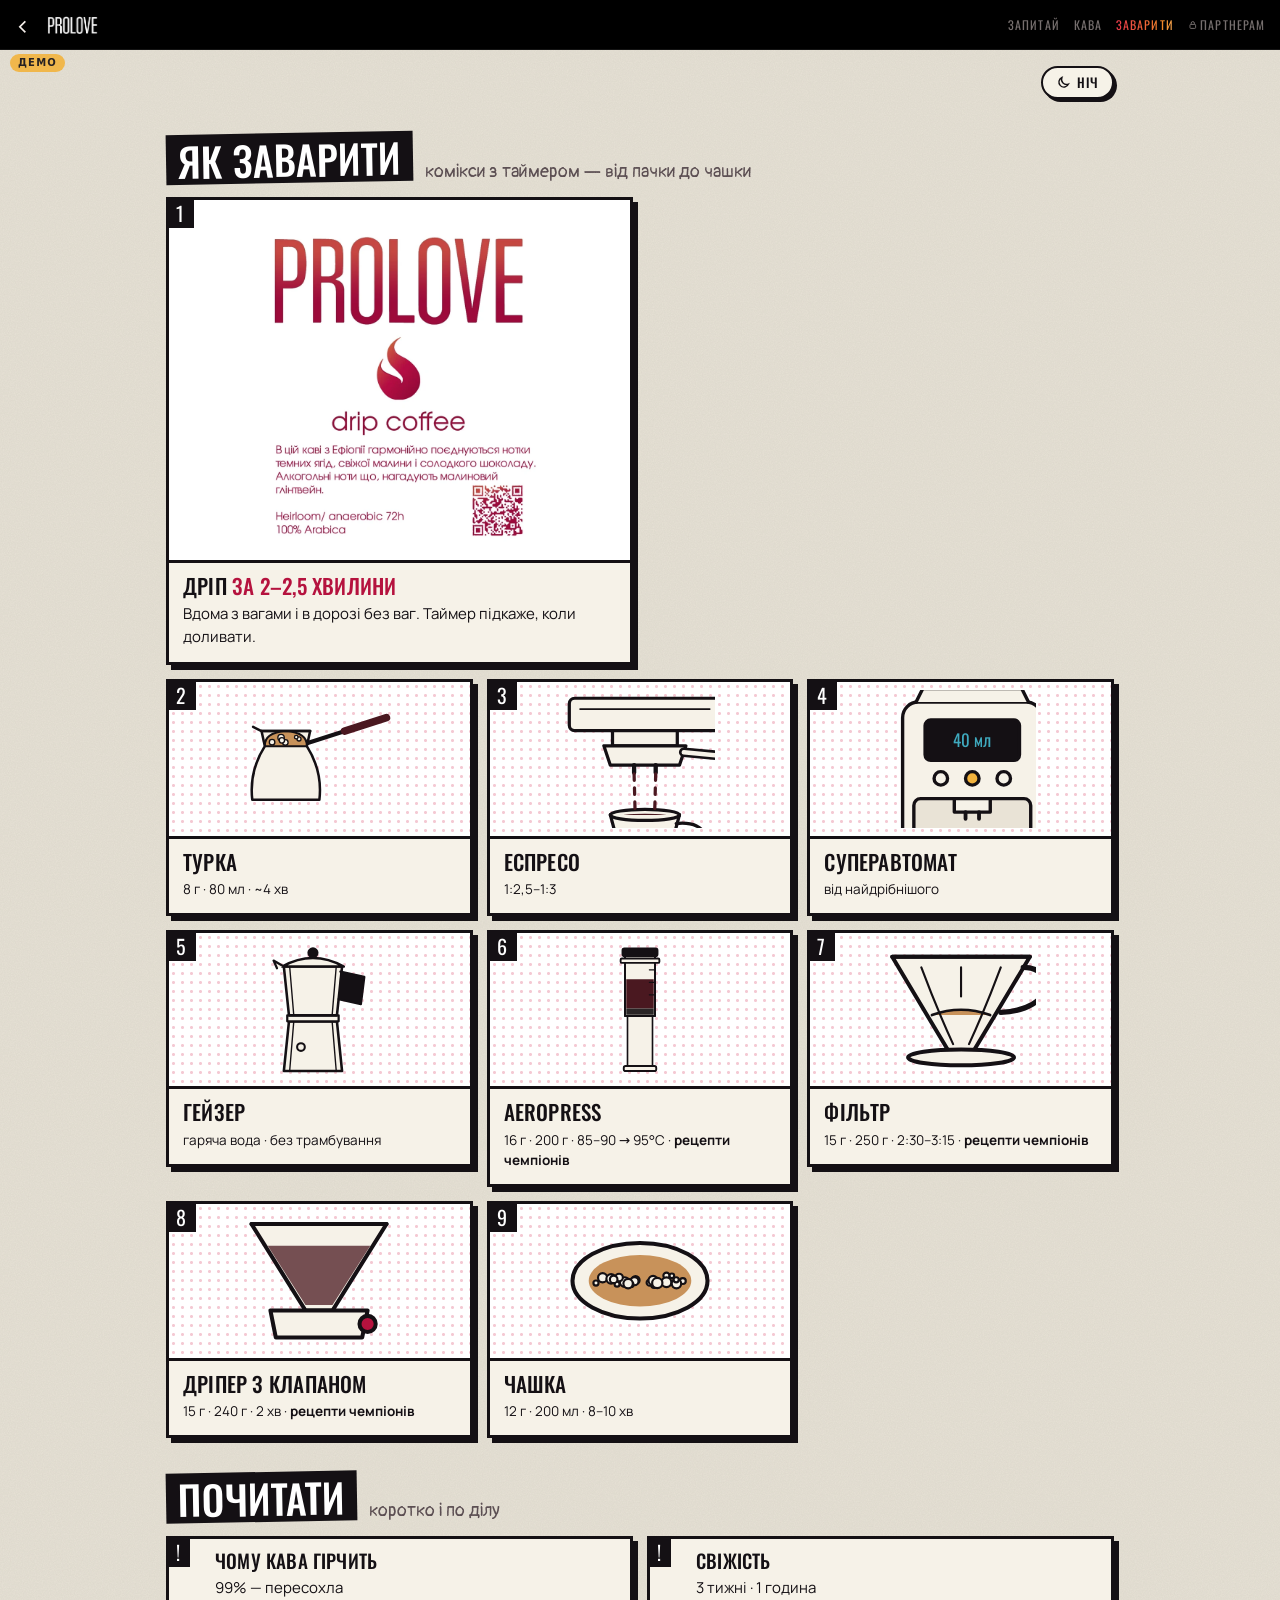
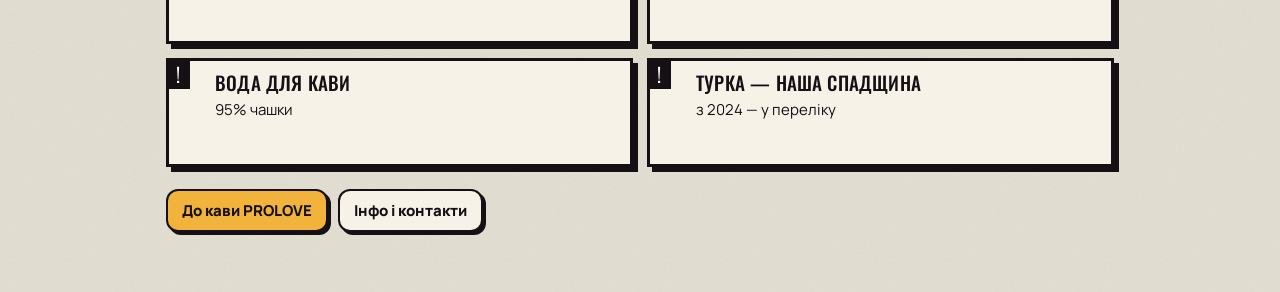
==== commit bc3ee4f9: "Швидкість: логотипи у WebP (−250 КБ), скрипти кешуються назавжди з версією, модулі й шрифти вантажат" ====
--- a/brew.html
+++ b/brew.html
@@ -8,13 +8,13 @@
 <meta name="description" content="Комікс-інструкції PROLOVE: дріп, турка, еспресо, гейзер, AeroPress, фільтр — з таймером і рецептами чемпіонів.">
 <meta property="og:image" content="img/drip-xmas.webp">
 <link rel="icon" href="img/favicon.png">
-<link rel="stylesheet" href="base.css?v=mwikqude">
-<link rel="stylesheet" href="nav.css?v=mwikqude">
-<script src="track.js?v=mwikqude"></script>
-<script src="nav.js?v=mwikqude"></script>
+<link rel="stylesheet" href="base.css?v=mwin6g5u">
+<link rel="stylesheet" href="nav.css?v=mwin6g5u">
+<script src="track.js?v=mwin6g5u"></script>
+<script src="nav.js?v=mwin6g5u"></script>
 
-<script src="theme.js?v=mwikqude"></script>
-<link rel="stylesheet" href="drip.css?v=mwikqude">
+<script src="theme.js?v=mwin6g5u"></script>
+<link rel="stylesheet" href="drip.css?v=mwin6g5u">
 <style>
 .hub{display:grid;grid-template-columns:repeat(2,minmax(0,1fr));gap:14px}
 .hub a{text-decoration:none;color:var(--ink)}
@@ -30,10 +30,11 @@
 .soon .art{min-height:min(56vw,300px);font-family:var(--head);font-size:clamp(30px,6vw,46px);text-transform:uppercase;color:var(--berry);text-align:center;line-height:1}
 @media (max-width:720px){.hub{grid-template-columns:minmax(0,1fr)}}
 </style>
+<!-- модулі, які сторінка підтягне — завантажуємо паралельно, а не ланцюжком --><link rel="modulepreload" href="methods.js?v=mwin6g5u"><link rel="modulepreload" href="art.js?v=mwin6g5u"><link rel="modulepreload" href="articles.js?v=mwin6g5u">
 </head>
 <body>
 <header class="nav">
-  <div class="nav-wm"><a class="nav-back" href="index.html" data-back aria-label="Назад">‹</a><a href="info.html" aria-label="Про PROLOVE"><img src="img/wordmark.png" alt="PROLOVE"></a></div>
+  <div class="nav-wm"><a class="nav-back" href="index.html" data-back aria-label="Назад">‹</a><a href="info.html" aria-label="Про PROLOVE"><img src="img/wordmark.webp" alt="PROLOVE"></a></div>
   <nav class="nav-tabs" aria-label="Розділи"><a href="index.html?w=ask">Запитай</a><a href="index.html">Кава</a><a href="brew.html" aria-current="page">Заварити</a><a href="partners.html" ><svg viewBox="0 0 24 24" aria-hidden="true"><rect x="5" y="11" width="14" height="10" rx="2"/><path d="M8 11V8a4 4 0 0 1 8 0v3"/></svg>Партнерам</a></nav>
 </header>
 <main class="comic">
@@ -47,7 +48,7 @@
   <section class="hub ahub" id="articles" aria-label="Статті"></section>
   <div class="next"><a class="btn" href="index.html">До кави PROLOVE</a><a class="btn ghost" href="info.html">Інфо і контакти</a></div>
 </main>
-<script type="module" src="demo-shim.js?v=mwikqude"></script>
-<script type="module" src="brew.js?v=mwikqude"></script>
+<script type="module" src="demo-shim.js?v=mwin6g5u"></script>
+<script type="module" src="brew.js?v=mwin6g5u"></script>
 </body>
 </html>
--- a/drip.css
+++ b/drip.css
@@ -292,7 +292,10 @@
 .cp-ends{display:flex;justify-content:space-between;font:500 12px var(--head);letter-spacing:.08em;text-transform:uppercase;color:var(--muted);margin:0 2px 12px}
 .cp-list{display:flex;flex-direction:column;gap:7px}
 .cp-list button{text-align:left;border:2px solid var(--ink);background:var(--card);border-radius:10px;padding:10px 12px;font:600 15px/1.25 var(--body);color:var(--ink);cursor:pointer}
-.cp-list button.on{background:var(--ink);color:var(--on-ink)}
+.cp-list button.on{background:var(--ink);color:var(--on-ink);-webkit-text-fill-color:var(--on-ink)}
+/* iOS: без системного синього (вигляд кнопки, підсвітка тапу, рамка фокусу) */
+.compass button{-webkit-appearance:none;appearance:none;-webkit-tap-highlight-color:transparent;outline:none}
+.cp-list button:not(.on){-webkit-text-fill-color:var(--ink)}
 .cp-list button[data-cp=both]{border-style:dashed}
 .cp-card{margin-top:14px;border:3px solid var(--ink);background:var(--gold);padding:12px 14px;box-shadow:4px 4px 0 var(--shadow)}
 .cp-card h3{margin:0 0 4px;font:500 20px/1.1 var(--head);text-transform:uppercase}
